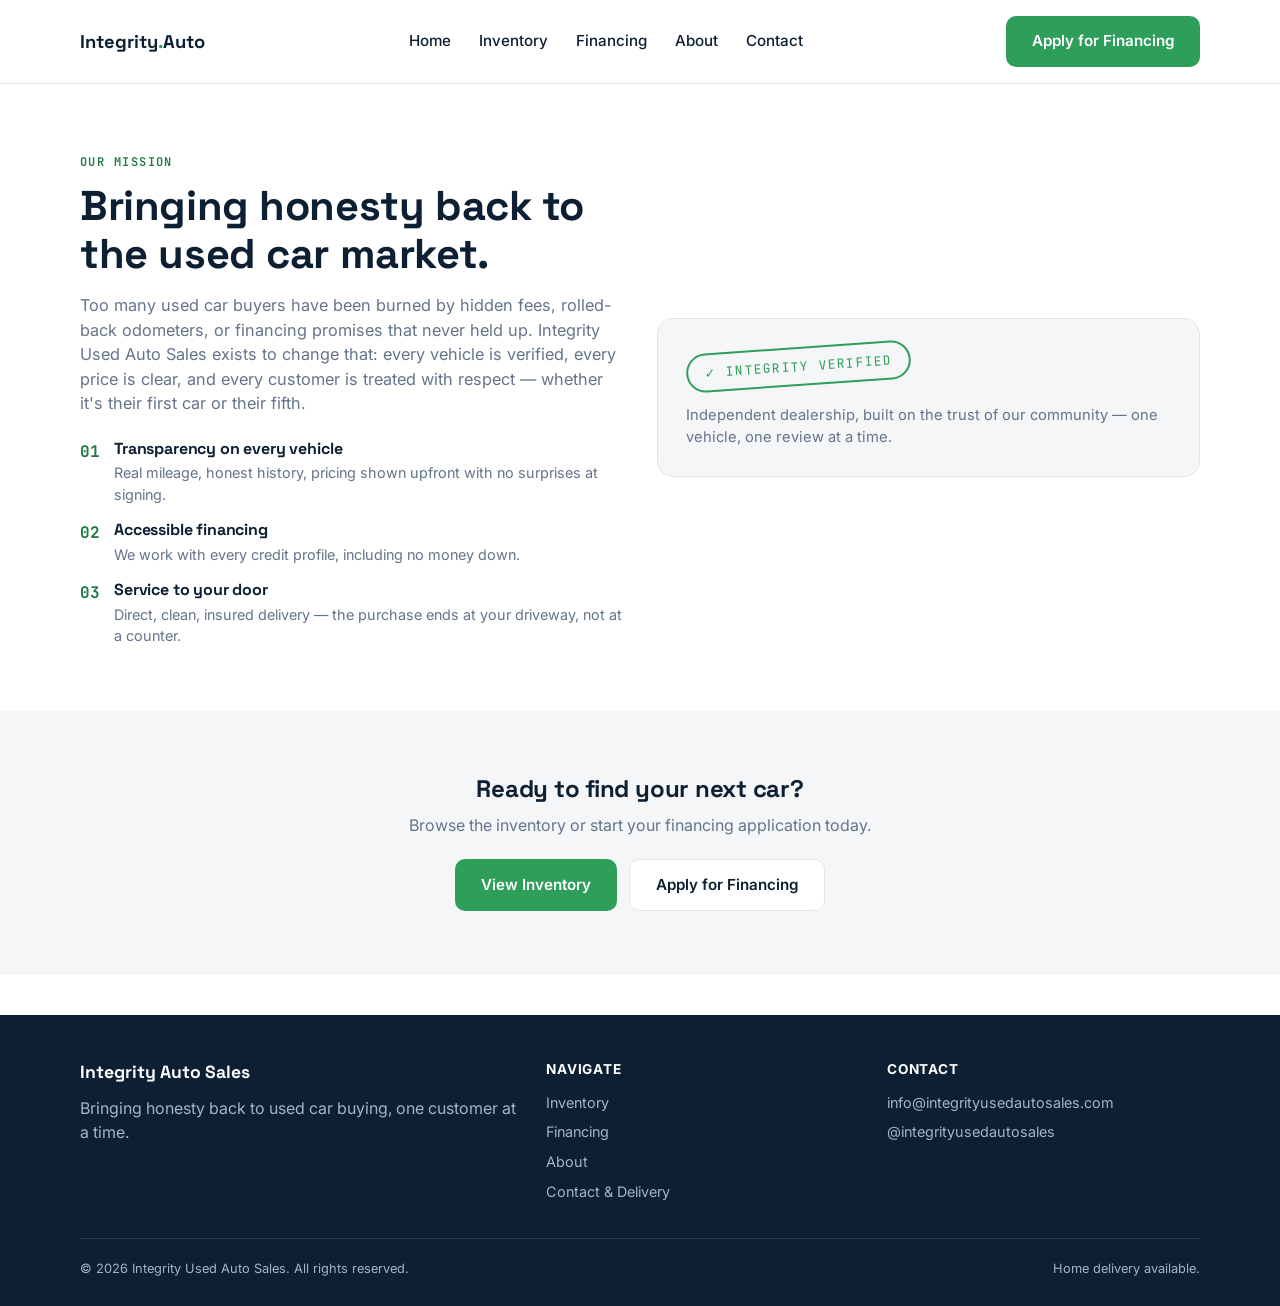
==== about.html @ 929a4054 "Add files via upload" ====
<!DOCTYPE html>
<html lang="en">
<head>
<meta charset="UTF-8">
<meta name="viewport" content="width=device-width, initial-scale=1.0">
<title>About Us — Integrity Used Auto Sales</title>
<meta name="description" content="Our mission: bringing honesty and integrity back to the used car market.">
<link rel="preconnect" href="https://fonts.googleapis.com">
<link href="https://fonts.googleapis.com/css2?family=Space+Grotesk:wght@500;700&family=Inter:wght@400;500;600;700&family=JetBrains+Mono:wght@500;700&display=swap" rel="stylesheet">
<link rel="stylesheet" href="css/style.css">
</head>
<body>

<header class="site-header">
  <nav class="nav container">
    <a href="index.html" class="logo">Integrity<span>.</span>Auto</a>
    <ul class="nav-links">
      <li><a href="index.html">Home</a></li>
      <li><a href="inventory.html">Inventory</a></li>
      <li><a href="financing.html">Financing</a></li>
      <li><a href="about.html">About</a></li>
      <li><a href="contact.html">Contact</a></li>
    </ul>
    <a href="financing.html" class="btn btn-primary nav-cta">Apply for Financing</a>
  </nav>
</header>

<section class="section">
  <div class="container">
    <div class="mission-block">
      <div>
        <span class="eyebrow">Our mission</span>
        <h1 style="font-size:clamp(1.8rem,4vw,2.6rem); margin:10px 0 16px;">Bringing honesty back to the used car market.</h1>
        <p style="color:var(--slate); font-size:1.02rem;">Too many used car buyers have been burned by hidden fees, rolled-back odometers, or financing promises that never held up. Integrity Used Auto Sales exists to change that: every vehicle is verified, every price is clear, and every customer is treated with respect — whether it's their first car or their fifth.</p>

        <div class="pillars">
          <div class="pillar">
            <span class="num">01</span>
            <div><h4>Transparency on every vehicle</h4><p>Real mileage, honest history, pricing shown upfront with no surprises at signing.</p></div>
          </div>
          <div class="pillar">
            <span class="num">02</span>
            <div><h4>Accessible financing</h4><p>We work with every credit profile, including no money down.</p></div>
          </div>
          <div class="pillar">
            <span class="num">03</span>
            <div><h4>Service to your door</h4><p>Direct, clean, insured delivery — the purchase ends at your driveway, not at a counter.</p></div>
          </div>
        </div>
      </div>
      <div class="hero-visual" style="background:var(--fog); border-color:var(--line);">
        <span class="stamp">✓ Integrity verified</span>
        <p style="margin-top:18px; color:var(--slate); font-size:0.92rem;">Independent dealership, built on the trust of our community — one vehicle, one review at a time.</p>
      </div>
    </div>
  </div>
</section>

<section class="section section-alt">
  <div class="container" style="text-align:center;">
    <h2 style="margin-bottom:10px;">Ready to find your next car?</h2>
    <p style="color:var(--slate); margin-bottom:22px;">Browse the inventory or start your financing application today.</p>
    <div class="hero-ctas" style="justify-content:center;">
      <a href="inventory.html" class="btn btn-primary">View Inventory</a>
      <a href="financing.html" class="btn btn-secondary">Apply for Financing</a>
    </div>
  </div>
</section>

<footer class="site-footer">
  <div class="container">
    <div class="footer-grid">
      <div>
        <div class="footer-logo">Integrity Auto Sales</div>
        <p>Bringing honesty back to used car buying, one customer at a time.</p>
      </div>
      <div class="footer-col">
        <h5>Navigate</h5>
        <ul>
          <li><a href="inventory.html">Inventory</a></li>
          <li><a href="financing.html">Financing</a></li>
          <li><a href="about.html">About</a></li>
          <li><a href="contact.html">Contact & Delivery</a></li>
        </ul>
      </div>
      <div class="footer-col">
        <h5>Contact</h5>
        <ul>
          <li><a href="mailto:info@integrityusedautosales.com">info@integrityusedautosales.com</a></li>
          <li><a href="https://www.tiktok.com/@integrityusedautosales" target="_blank" rel="noopener">@integrityusedautosales</a></li>
        </ul>
      </div>
    </div>
    <div class="footer-bottom">
      <span>© 2026 Integrity Used Auto Sales. All rights reserved.</span>
      <span>Home delivery available.</span>
    </div>
  </div>
</footer>

<div class="mobile-cta-bar">
  <a href="inventory.html" class="btn btn-secondary">Inventory</a>
  <a href="financing.html" class="btn btn-primary">Financing</a>
</div>

<script src="js/main.js"></script>
</body>
</html>
---- css/style.css ----
/* ===== Integrity Used Auto Sales — Design tokens ===== */
:root {
  --navy: #152C48;
  --navy-deep: #0D1F33;
  --slate: #64748B;
  --slate-light: #A8B3C2;
  --white: #FFFFFF;
  --fog: #F4F6F8;
  --line: #E2E6EB;
  --approved: #2E9E5B;   /* "approved / verified" green — financing, trust stamps */
  --approved-deep: #1F7A44;

  --font-display: 'Space Grotesk', system-ui, sans-serif;
  --font-body: 'Inter', system-ui, -apple-system, sans-serif;
  --font-data: 'JetBrains Mono', ui-monospace, monospace; /* odometer-style numerals */

  --radius: 10px;
  --shadow: 0 4px 20px rgba(21, 44, 72, 0.08);
  --shadow-lg: 0 12px 40px rgba(21, 44, 72, 0.14);
}

* { box-sizing: border-box; margin: 0; padding: 0; }

html { scroll-behavior: smooth; }

body {
  font-family: var(--font-body);
  color: var(--navy-deep);
  background: var(--white);
  line-height: 1.5;
  padding-bottom: 72px; /* space for sticky mobile CTA bar */
}

img { max-width: 100%; display: block; }
a { color: inherit; text-decoration: none; }
ul { list-style: none; }

h1, h2, h3, h4 {
  font-family: var(--font-display);
  color: var(--navy-deep);
  line-height: 1.15;
  letter-spacing: -0.01em;
}

.container {
  max-width: 1160px;
  margin: 0 auto;
  padding: 0 20px;
}

.eyebrow {
  font-family: var(--font-data);
  font-size: 0.75rem;
  letter-spacing: 0.12em;
  text-transform: uppercase;
  color: var(--approved-deep);
  font-weight: 600;
}

/* ===== Buttons ===== */
.btn {
  display: inline-flex;
  align-items: center;
  justify-content: center;
  gap: 8px;
  font-family: var(--font-body);
  font-weight: 600;
  font-size: 0.95rem;
  padding: 14px 26px;
  border-radius: var(--radius);
  border: none;
  cursor: pointer;
  transition: transform 0.15s ease, box-shadow 0.15s ease, background 0.15s ease;
}
.btn-primary { background: var(--approved); color: var(--white); }
.btn-primary:hover { background: var(--approved-deep); transform: translateY(-1px); }
.btn-secondary { background: var(--white); color: var(--navy-deep); border: 1.5px solid var(--line); }
.btn-secondary:hover { border-color: var(--navy); }
.btn-ghost { background: transparent; color: var(--white); border: 1.5px solid rgba(255,255,255,0.4); }
.btn-ghost:hover { border-color: var(--white); }
.btn-block { width: 100%; }
.btn:focus-visible, a:focus-visible, input:focus-visible, select:focus-visible, textarea:focus-visible {
  outline: 2px solid var(--approved);
  outline-offset: 2px;
}

/* ===== Header / Nav ===== */
.site-header {
  position: sticky;
  top: 0;
  z-index: 40;
  background: var(--white);
  border-bottom: 1px solid var(--line);
}
.nav {
  display: flex;
  align-items: center;
  justify-content: space-between;
  padding: 16px 20px;
}
.logo {
  font-family: var(--font-display);
  font-weight: 700;
  font-size: 1.15rem;
  color: var(--navy-deep);
}
.logo span { color: var(--approved); }
.nav-links {
  display: none;
  gap: 28px;
  font-weight: 500;
  font-size: 0.95rem;
}
.nav-links a:hover { color: var(--approved-deep); }
.nav-cta { display: none; }

@media (min-width: 860px) {
  .nav-links { display: flex; }
  .nav-cta { display: inline-flex; }
}

/* ===== Sticky mobile CTA bar ===== */
.mobile-cta-bar {
  position: fixed;
  bottom: 0; left: 0; right: 0;
  z-index: 50;
  display: flex;
  gap: 10px;
  padding: 10px 14px;
  background: var(--white);
  border-top: 1px solid var(--line);
  box-shadow: 0 -4px 16px rgba(21,44,72,0.08);
}
.mobile-cta-bar .btn { flex: 1; padding: 12px 10px; font-size: 0.88rem; }
@media (min-width: 860px) { .mobile-cta-bar { display: none; } body { padding-bottom: 0; } }

/* ===== Hero ===== */
.hero {
  background: linear-gradient(160deg, var(--navy-deep) 0%, var(--navy) 100%);
  color: var(--white);
  padding: 56px 0 64px;
}
.hero .container {
  display: grid;
  gap: 28px;
}
@media (min-width: 900px) {
  .hero .container { grid-template-columns: 1.1fr 0.9fr; align-items: center; gap: 40px; }
}
.hero-badge {
  display: inline-flex;
  align-items: center;
  gap: 8px;
  background: rgba(46,158,91,0.15);
  border: 1px solid rgba(46,158,91,0.4);
  color: #6FDB98;
  font-family: var(--font-data);
  font-size: 0.75rem;
  letter-spacing: 0.08em;
  text-transform: uppercase;
  padding: 6px 12px;
  border-radius: 100px;
  margin-bottom: 18px;
}
.hero h1 {
  font-size: clamp(2rem, 5vw, 3.1rem);
  margin-bottom: 16px;
}
.hero p.lead {
  color: var(--slate-light);
  font-size: 1.08rem;
  max-width: 46ch;
  margin-bottom: 26px;
}
.hero-ctas { display: flex; flex-wrap: wrap; gap: 12px; }
.hero-stats {
  display: flex;
  gap: 24px;
  margin-top: 36px;
  flex-wrap: wrap;
}
.hero-stat .num {
  font-family: var(--font-data);
  font-size: 1.5rem;
  font-weight: 700;
  color: var(--white);
  font-variant-numeric: tabular-nums;
}
.hero-stat .label {
  font-size: 0.78rem;
  color: var(--slate-light);
  text-transform: uppercase;
  letter-spacing: 0.06em;
}

/* signature "verified deal" stamp visual in hero */
.hero-visual {
  position: relative;
  background: rgba(255,255,255,0.04);
  border: 1px solid rgba(255,255,255,0.12);
  border-radius: 16px;
  padding: 28px;
}
.stamp {
  display: inline-flex;
  align-items: center;
  gap: 10px;
  border: 2px solid var(--approved);
  color: var(--approved);
  border-radius: 100px;
  padding: 8px 16px;
  font-family: var(--font-data);
  font-size: 0.8rem;
  letter-spacing: 0.1em;
  text-transform: uppercase;
  transform: rotate(-4deg);
}
.hero-visual .car-line { font-family: var(--font-data); color: var(--slate-light); font-size: 0.85rem; margin-top: 16px; }
.hero-visual .price-preview { font-family: var(--font-data); font-size: 2.2rem; color: var(--white); margin-top: 6px; font-variant-numeric: tabular-nums; }

/* ===== Section headers ===== */
.section { padding: 64px 0; }
.section-head { max-width: 640px; margin-bottom: 36px; }
.section-head h2 { font-size: clamp(1.6rem, 3.5vw, 2.2rem); margin-top: 8px; }
.section-head p { color: var(--slate); margin-top: 10px; }
.section-alt { background: var(--fog); }

/* ===== Why choose us ===== */
.why-grid {
  display: grid;
  gap: 20px;
  grid-template-columns: 1fr;
}
@media (min-width: 700px) { .why-grid { grid-template-columns: repeat(3, 1fr); } }
.why-card {
  background: var(--white);
  border: 1px solid var(--line);
  border-radius: var(--radius);
  padding: 26px;
}
.why-card .icon {
  width: 42px; height: 42px;
  border-radius: 10px;
  background: rgba(46,158,91,0.1);
  color: var(--approved-deep);
  display: flex; align-items: center; justify-content: center;
  font-size: 1.2rem;
  margin-bottom: 14px;
}
.why-card h3 { font-size: 1.05rem; margin-bottom: 8px; }
.why-card p { color: var(--slate); font-size: 0.92rem; }

/* ===== Vehicle cards / inventory ===== */
.car-grid {
  display: grid;
  gap: 22px;
  grid-template-columns: 1fr;
}
@media (min-width: 620px) { .car-grid { grid-template-columns: repeat(2, 1fr); } }
@media (min-width: 960px) { .car-grid { grid-template-columns: repeat(3, 1fr); } }

.car-card {
  background: var(--white);
  border: 1px solid var(--line);
  border-radius: var(--radius);
  overflow: hidden;
  box-shadow: var(--shadow);
  transition: transform 0.2s ease, box-shadow 0.2s ease;
  display: flex;
  flex-direction: column;
}
.car-card:hover { transform: translateY(-3px); box-shadow: var(--shadow-lg); }
.car-card .car-photo { position: relative; aspect-ratio: 4/3; overflow: hidden; background: var(--fog); }
.car-card .car-photo img { width: 100%; height: 100%; object-fit: cover; }
.car-card .badge-verified {
  position: absolute; top: 10px; left: 10px;
  background: var(--navy-deep);
  color: var(--white);
  font-family: var(--font-data);
  font-size: 0.68rem;
  letter-spacing: 0.06em;
  text-transform: uppercase;
  padding: 5px 10px;
  border-radius: 100px;
  display: flex; align-items: center; gap: 5px;
}
.car-card .badge-verified::before { content: "✓"; color: #6FDB98; }
.car-body { padding: 18px 18px 20px; flex: 1; display: flex; flex-direction: column; }
.car-title { font-family: var(--font-display); font-size: 1.1rem; margin-bottom: 4px; }
.car-meta {
  display: flex; gap: 14px;
  font-family: var(--font-data);
  font-size: 0.8rem;
  color: var(--slate);
  margin-bottom: 12px;
  flex-wrap: wrap;
}
.car-desc { color: var(--slate); font-size: 0.88rem; margin-bottom: 16px; flex: 1; }
.car-footer { display: flex; align-items: flex-end; justify-content: space-between; margin-top: auto; }
.car-price { font-family: var(--font-data); font-size: 1.4rem; font-weight: 700; color: var(--navy-deep); font-variant-numeric: tabular-nums; }
.car-price .cur { font-size: 0.85rem; color: var(--slate); font-weight: 500; }
.car-down { font-family: var(--font-data); font-size: 0.78rem; color: var(--approved-deep); margin-top: 2px; }

.car-tags { display: flex; flex-wrap: wrap; gap: 6px; margin-bottom: 12px; }
.car-tags .tag {
  font-size: 0.72rem;
  font-weight: 600;
  color: var(--navy);
  background: rgba(21,44,72,0.06);
  border: 1px solid var(--line);
  padding: 4px 9px;
  border-radius: 100px;
  white-space: nowrap;
}
.car-tags .tag-muted { color: var(--slate); background: transparent; }

/* Filters (inventory page) */
.filters {
  display: flex; flex-wrap: wrap; gap: 10px;
  margin-bottom: 28px;
  padding: 16px;
  background: var(--fog);
  border-radius: var(--radius);
}
.filters select, .filters input {
  font-family: var(--font-body);
  font-size: 0.9rem;
  padding: 10px 12px;
  border-radius: 8px;
  border: 1px solid var(--line);
  background: var(--white);
  color: var(--navy-deep);
}
.filters select { min-width: 130px; }
.filters input[type="text"] { flex: 1; min-width: 160px; }
.results-count { font-size: 0.88rem; color: var(--slate); margin-bottom: 18px; }

.empty-state {
  text-align: center;
  padding: 60px 20px;
  color: var(--slate);
}

/* ===== Testimonials / social proof ===== */
.testimonial-strip {
  display: flex;
  gap: 18px;
  overflow-x: auto;
  padding-bottom: 8px;
  scroll-snap-type: x mandatory;
}
.testimonial-card {
  scroll-snap-align: start;
  min-width: 260px;
  max-width: 300px;
  background: var(--white);
  border: 1px solid var(--line);
  border-radius: var(--radius);
  padding: 22px;
}
.testimonial-card .stars { color: var(--approved); font-family: var(--font-data); margin-bottom: 10px; letter-spacing: 2px; }
.testimonial-card p { font-size: 0.92rem; color: var(--navy-deep); margin-bottom: 14px; }
.testimonial-card .who { font-size: 0.82rem; color: var(--slate); font-family: var(--font-data); }

.tiktok-cta {
  margin-top: 30px;
  display: flex;
  align-items: center;
  gap: 14px;
  background: var(--navy-deep);
  color: var(--white);
  padding: 20px 24px;
  border-radius: var(--radius);
  flex-wrap: wrap;
}
.tiktok-cta p { color: var(--slate-light); font-size: 0.92rem; }
.tiktok-cta strong { color: var(--white); }

/* ===== Forms ===== */
.form-card {
  background: var(--white);
  border: 1px solid var(--line);
  border-radius: var(--radius);
  padding: 30px;
  box-shadow: var(--shadow);
  max-width: 640px;
}
.form-row { margin-bottom: 18px; }
.form-row label {
  display: block;
  font-size: 0.85rem;
  font-weight: 600;
  color: var(--navy-deep);
  margin-bottom: 6px;
}
.form-row .hint { font-size: 0.78rem; color: var(--slate); margin-top: 5px; }
.form-grid-2 { display: grid; gap: 18px; }
@media (min-width: 560px) { .form-grid-2 { grid-template-columns: 1fr 1fr; } }
input[type="text"], input[type="email"], input[type="tel"], input[type="number"], select, textarea {
  width: 100%;
  font-family: var(--font-body);
  font-size: 0.95rem;
  padding: 12px 14px;
  border-radius: 8px;
  border: 1px solid var(--line);
  background: var(--white);
  color: var(--navy-deep);
}
textarea { resize: vertical; min-height: 100px; }
.form-note {
  display: flex; align-items: flex-start; gap: 10px;
  background: var(--fog);
  border-radius: 8px;
  padding: 14px 16px;
  font-size: 0.83rem;
  color: var(--slate);
  margin-top: 18px;
}
.form-success {
  display: none;
  text-align: center;
  padding: 50px 20px;
}
.form-success.active { display: block; }
.form-success .icon-check {
  width: 56px; height: 56px;
  border-radius: 100%;
  background: rgba(46,158,91,0.12);
  color: var(--approved-deep);
  display: flex; align-items: center; justify-content: center;
  font-size: 1.6rem;
  margin: 0 auto 16px;
}

/* ===== About / mission ===== */
.mission-block {
  display: grid; gap: 34px;
}
@media (min-width: 860px) { .mission-block { grid-template-columns: 1fr 1fr; align-items: center; } }
.pillars { display: grid; gap: 16px; margin-top: 24px; }
.pillar { display: flex; gap: 14px; align-items: flex-start; }
.pillar .num { font-family: var(--font-data); color: var(--approved-deep); font-weight: 700; }
.pillar h4 { font-size: 1rem; margin-bottom: 4px; }
.pillar p { font-size: 0.9rem; color: var(--slate); }

/* ===== Delivery banner ===== */
.delivery-banner {
  background: var(--navy-deep);
  color: var(--white);
  border-radius: 14px;
  padding: 32px;
  display: grid;
  gap: 20px;
}
@media (min-width: 800px) { .delivery-banner { grid-template-columns: 1.2fr 0.8fr; align-items: center; } }
.delivery-banner h3 { color: var(--white); font-size: 1.4rem; margin-bottom: 10px; }
.delivery-banner p { color: var(--slate-light); font-size: 0.95rem; }
.delivery-steps { display: flex; flex-direction: column; gap: 10px; }
.delivery-step { display: flex; gap: 10px; align-items: center; font-size: 0.88rem; }
.delivery-step .dot { width: 8px; height: 8px; border-radius: 100%; background: var(--approved); flex-shrink: 0; }

/* ===== Contact ===== */
.contact-grid { display: grid; gap: 30px; }
@media (min-width: 860px) { .contact-grid { grid-template-columns: 1fr 1fr; } }
.contact-info-card {
  background: var(--fog);
  border-radius: var(--radius);
  padding: 28px;
}
.contact-line { display: flex; gap: 14px; align-items: flex-start; margin-bottom: 20px; }
.contact-line .icon { color: var(--approved-deep); font-family: var(--font-data); }
.contact-line h4 { font-size: 0.92rem; margin-bottom: 3px; }
.contact-line p, .contact-line a { font-size: 0.9rem; color: var(--slate); }

/* ===== Footer ===== */
.site-footer {
  background: var(--navy-deep);
  color: var(--slate-light);
  padding: 44px 0 28px;
  margin-top: 40px;
}
.footer-grid {
  display: grid;
  gap: 28px;
  grid-template-columns: 1fr;
  margin-bottom: 28px;
}
@media (min-width: 700px) { .footer-grid { grid-template-columns: 1.4fr 1fr 1fr; } }
.footer-logo { font-family: var(--font-display); color: var(--white); font-weight: 700; font-size: 1.1rem; margin-bottom: 10px; }
.footer-col h5 { color: var(--white); font-size: 0.85rem; text-transform: uppercase; letter-spacing: 0.06em; margin-bottom: 12px; }
.footer-col ul li { margin-bottom: 8px; font-size: 0.9rem; }
.footer-col ul li a:hover { color: var(--white); }
.footer-bottom {
  border-top: 1px solid rgba(255,255,255,0.1);
  padding-top: 20px;
  font-size: 0.8rem;
  display: flex;
  justify-content: space-between;
  flex-wrap: wrap;
  gap: 10px;
}

@media (prefers-reduced-motion: reduce) {
  * { transition: none !important; scroll-behavior: auto !important; }
}
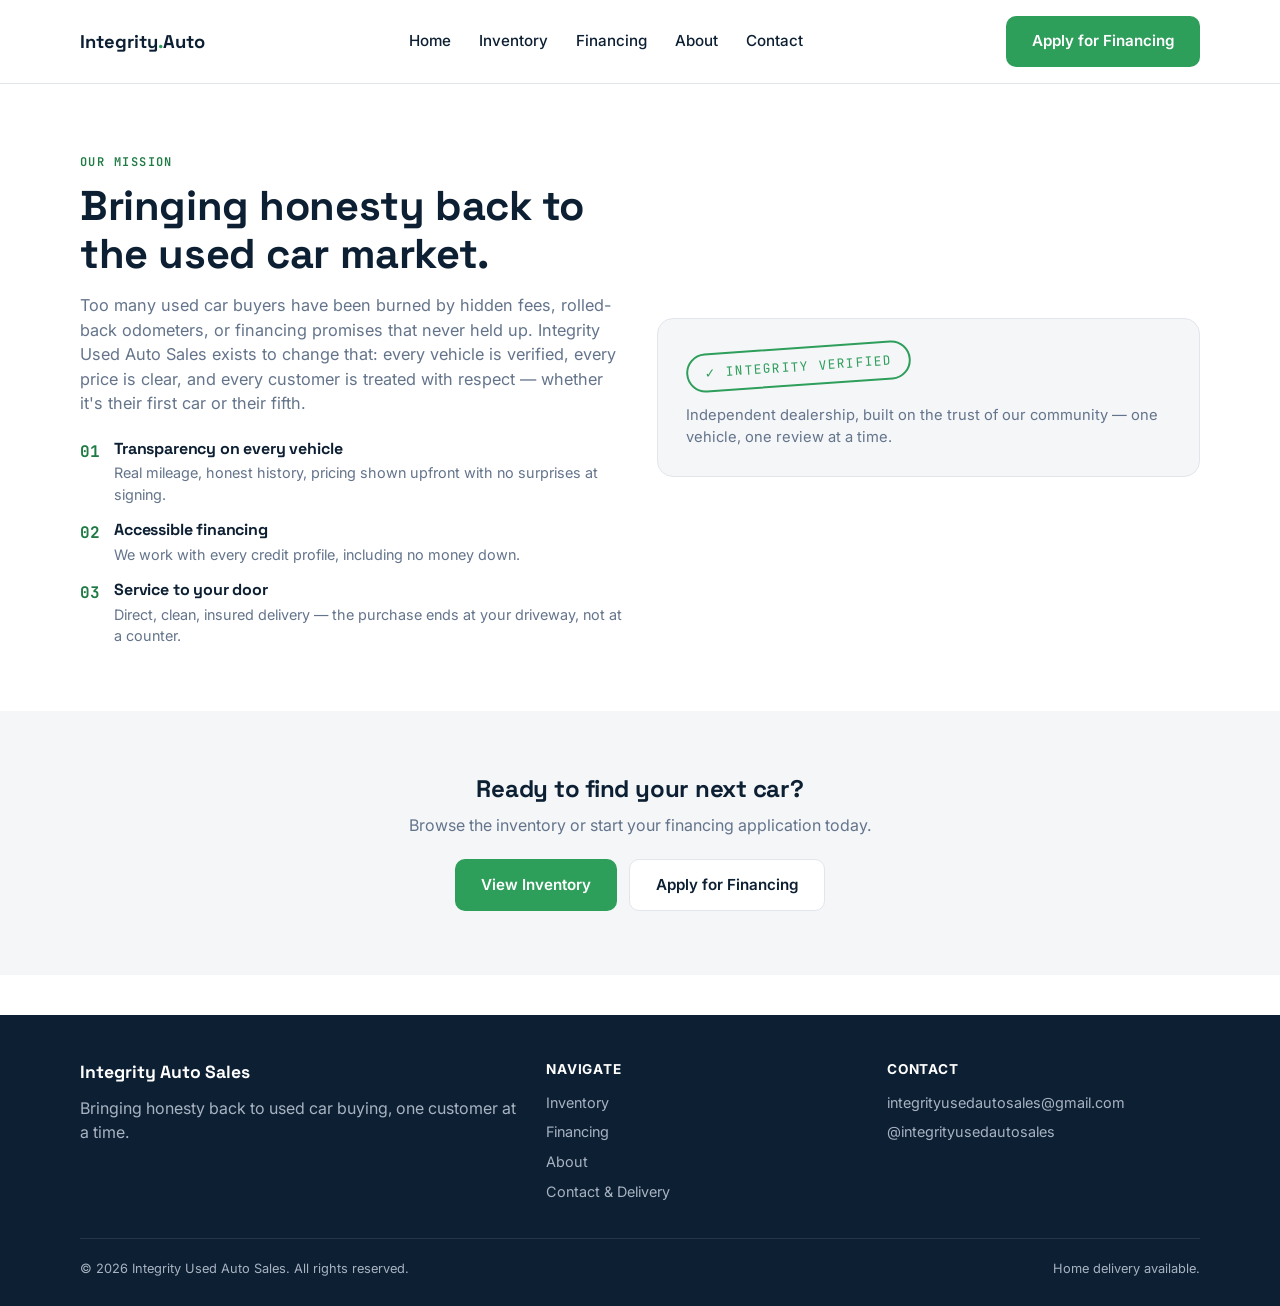
==== commit f6a8873a: "Update about.html" ====
--- a/about.html
+++ b/about.html
@@ -86,7 +86,7 @@
       <div class="footer-col">
         <h5>Contact</h5>
         <ul>
-          <li><a href="mailto:info@integrityusedautosales.com">info@integrityusedautosales.com</a></li>
+          <li><a href="integrityusedautosales@gmail.com">integrityusedautosales@gmail.com</a></li>
           <li><a href="https://www.tiktok.com/@integrityusedautosales" target="_blank" rel="noopener">@integrityusedautosales</a></li>
         </ul>
       </div>
